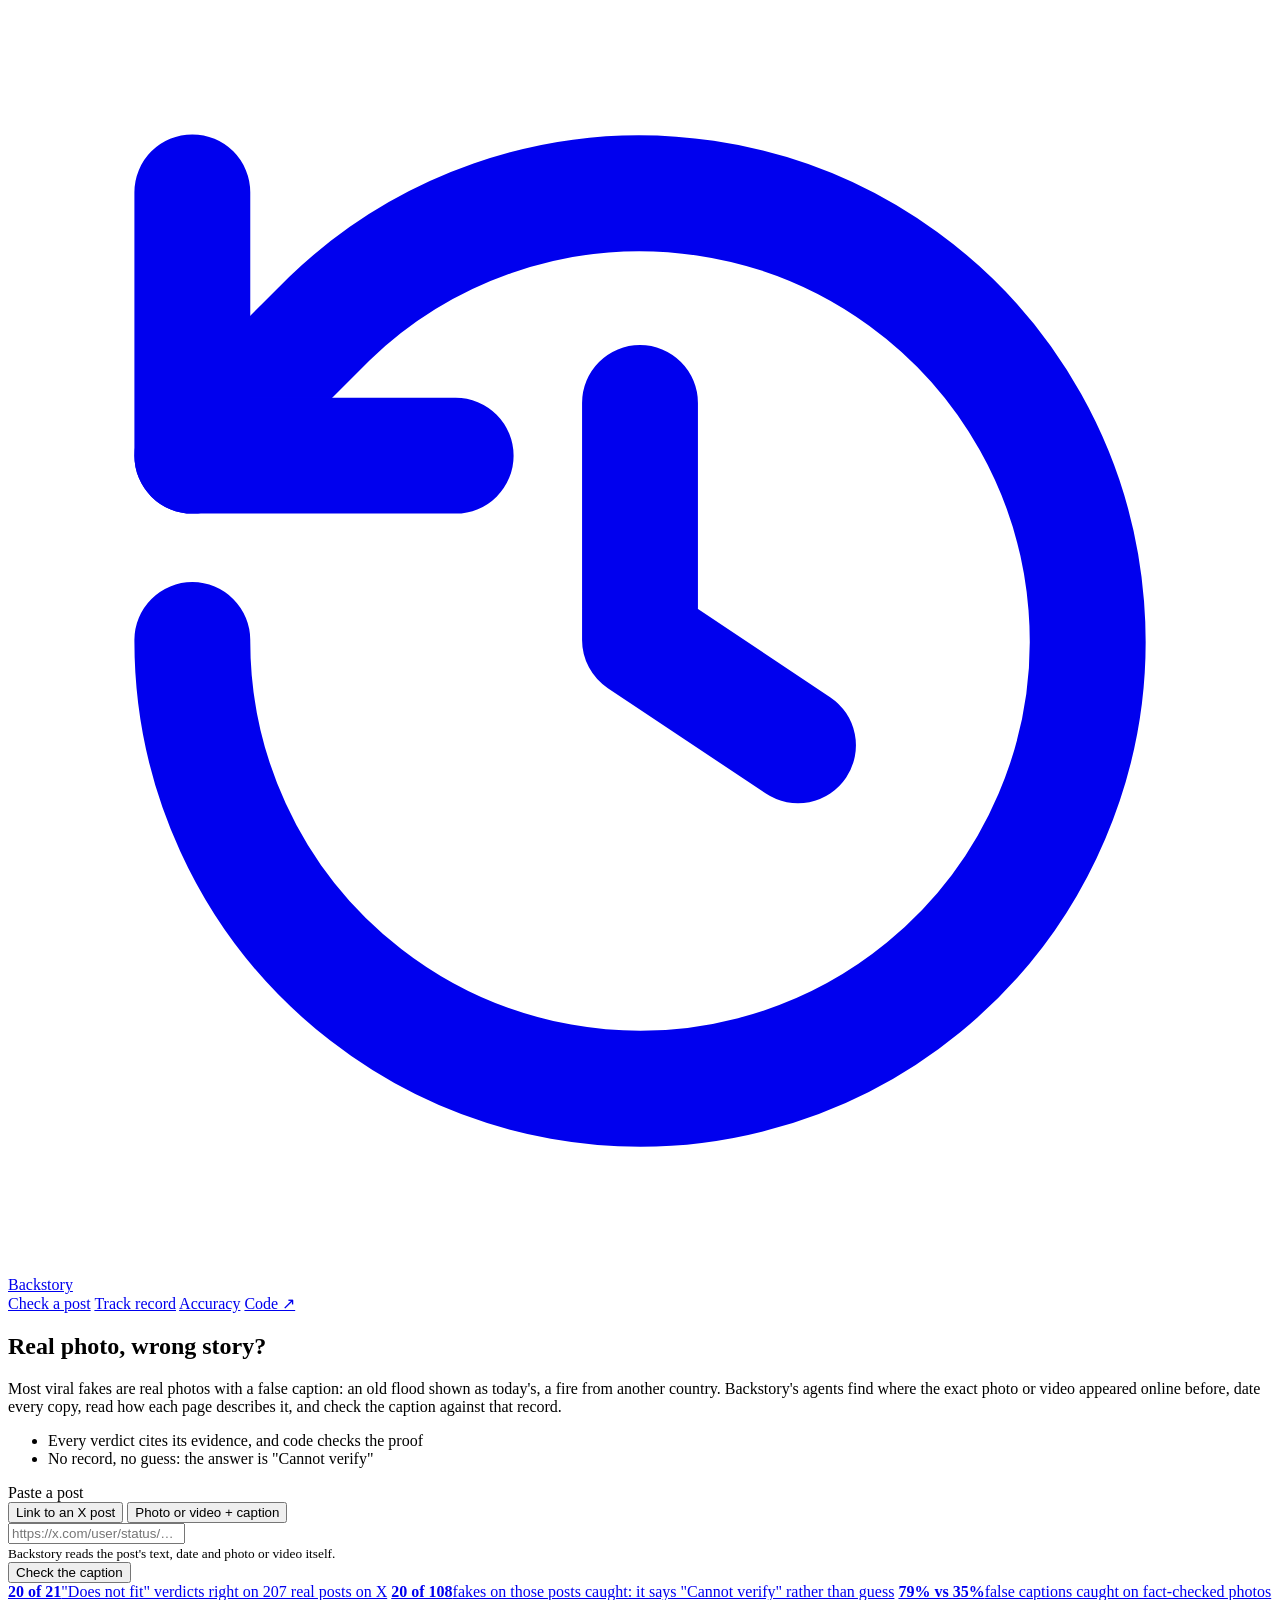
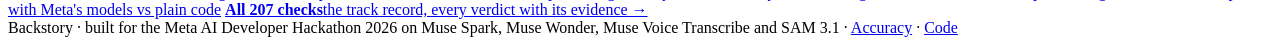
==== web/index.html @ 3fed4030 "UX pass: mobile layouts collapse with no sideways scroll, verdict chips on examples, picture pair fo" ====
<!doctype html>
<html lang="en">
<head>
<meta charset="utf-8">
<meta name="viewport" content="width=device-width, initial-scale=1">
<title>Backstory</title>
<meta name="description" content="Does the caption fit the photo's past? Backstory finds where a photo or video appeared online before and checks the caption against that record.">
<link rel="preconnect" href="https://fonts.googleapis.com">
<link href="https://fonts.googleapis.com/css2?family=Inter:wght@400;500;600;700;800&family=JetBrains+Mono:wght@500&display=swap" rel="stylesheet">
<script>/* a picture another site refuses to serve is hidden, never shown broken */addEventListener("error",(e)=>{if(e.target&&e.target.tagName==="IMG")e.target.classList.add("broken")},true)</script>
<link rel="stylesheet" href="/static/style.css?v=51">
</head>
<body>
<header class="top">
  <a class="brand" href="/"><span class="logo"><svg viewBox="0 0 24 24" fill="none" stroke="currentColor" stroke-width="2.2" stroke-linecap="round" stroke-linejoin="round" aria-hidden="true"><path d="M3.5 12a8.5 8.5 0 1 0 2.6-6.1L3.5 8.5"/><path d="M3.5 3.5v5h5"/><path d="M12 7.5V12l3 2"/></svg></span>Backstory</a>
  <nav class="nav">
    <a href="/" class="on" data-nav="home">Check a post</a>
    <a href="/record">Track record</a>
    <a href="/tested">Accuracy</a>
    <a href="https://github.com/stas-gatin/backstory" target="_blank" rel="noopener">Code ↗</a>
  </nav>
  <span id="mode" class="mode" title=""></span>
</header>

<div id="homeView">
<section class="hero">
  <div class="hero-text">
    <h1>Real photo, <span>wrong story?</span></h1>
    <p>Most viral fakes are real photos with a false caption: an old flood shown as today's, a fire from
      another country. Backstory's agents find where the exact photo or video appeared online before, date every
      copy, read how each page describes it, and check the caption against that record.</p>
    <ul class="promises">
      <li><span data-icon="grounds"></span>Every verdict cites its evidence, and code checks the proof</li>
      <li><span data-icon="cannot_tell"></span>No record, no guess: the answer is "Cannot verify"</li>
    </ul>
  </div>
  <section class="card input" id="inputCard">
    <div class="input-title">Paste a post</div>
    <div class="tabs" role="tablist">
      <button type="button" class="tabbtn on" data-tab="link" role="tab">Link to an X post</button>
      <button type="button" class="tabbtn" data-tab="upload" role="tab">Photo or video + caption</button>
    </div>
    <form id="form">
      <div class="pane" data-pane="link">
        <div class="linkbox"><span data-icon="link"></span><input type="url" id="postUrl" placeholder="https://x.com/user/status/…" autocomplete="off"></div>
        <small class="hint">Backstory reads the post's text, date and photo or video itself.</small>
      </div>
      <div class="pane" data-pane="upload" hidden>
        <label class="drop" id="drop">
          <input type="file" id="file" accept="image/*,video/*" hidden>
          <span id="dropText" class="droptext"><span data-icon="search"></span><b>Drop a photo or video</b><small>or click to choose · photos up to 20 MB, videos up to 60 MB</small></span>
        </label>
        <label class="field">Caption, as it was shared
          <textarea id="caption" rows="2" placeholder="e.g. Valencia yesterday after the floods. Nobody is talking about this."></textarea>
        </label>
        <label class="field">Posted on <span class="hint">(optional, resolves "yesterday")</span>
          <input type="date" id="posted">
        </label>
      </div>
      <button id="go" type="submit">Check the caption</button>
      <div id="formError" class="error" role="alert"></div>
      <small class="hint demo-note" id="demoNote" hidden>This public demo replays recorded checks: pick one of the cases below. New links and uploads are checked when Backstory runs with its keys.</small>
    </form>
  </section>
</section>

<section class="preview-wrap" id="previewWrap" hidden>
  <div class="section-title">What an answer looks like</div>
  <div class="hero-preview" id="heroPreview"></div>
</section>

<section class="examples-wrap" id="examplesWrap" hidden>
  <div class="section-title">Or open a recorded check <span class="hint">the same agents, replayed step by step</span></div>
  <div id="examples" class="examples"></div>
</section>


<section class="proofstrip">
  <a href="/tested" class="ps"><b>20 of 21</b><span>"Does not fit" verdicts right on 207 real posts on X</span></a>
  <a href="/tested" class="ps"><b>20 of 108</b><span>fakes on those posts caught: it says "Cannot verify" rather than guess</span></a>
  <a href="/tested" class="ps"><b>79% vs 35%</b><span>false captions caught on fact-checked photos with Meta's models vs plain code</span></a>
  <a href="/record" class="ps link"><b>All 207 checks</b><span>the track record, every verdict with its evidence &rarr;</span></a>
</section>
</div>

<div id="checkView" hidden>
<div class="checkbar"><a href="/" id="backHome">&larr; New check</a><span id="checkTitle"></span></div>
<main class="checkmain">
 <div class="pair">
  <aside class="left">
    <section class="card post" id="postCard" hidden>
      <div class="section-title">The post being checked</div>
      <div class="media" id="media"></div>
      <div class="post-meta" id="postMeta"></div>
      <p class="post-text" id="postText"></p>
    </section>
  </aside>

  <section class="right">
    <section class="card map" id="mapCard">
      <div class="map-head">
        <div class="section-title">The agents <span class="hint" id="mapHint">15 steps in four stages, 8 of them on Meta's models</span></div>
        <div class="meter" id="meter" hidden><span id="elapsed">0 s</span><span id="calls"></span></div>
      </div>
      <div class="stages" id="stages"></div>
      <ol class="feed" id="feed" hidden></ol>
    </section>

    <section class="card result" id="result" hidden></section>
  </section>
 </div>

  <section class="card wide" id="graphCard" hidden>
    <div class="section-title">How the verdict was reached <span class="hint">what was checked, what was searched, what was kept, and what the verdict rests on</span></div>
    <div class="graph" id="graph"></div>
  </section>

  <section class="card wide" id="evidenceCard" hidden>
    <div class="section-title">Evidence <span class="hint">every copy the agents found, dated and read</span></div>
    <div class="evidence" id="evidence"></div>
  </section>
</main>
</div>

<footer>Backstory · built for the Meta AI Developer Hackathon 2026 on Muse Spark, Muse Wonder, Muse Voice Transcribe and SAM 3.1 ·
  <a href="/tested">Accuracy</a> · <a href="https://github.com/stas-gatin/backstory" target="_blank" rel="noopener">Code</a></footer>
<script src="/static/app.js?v=50"></script>
<script src="/static/motion.js?v=2"></script>
</body>
</html>
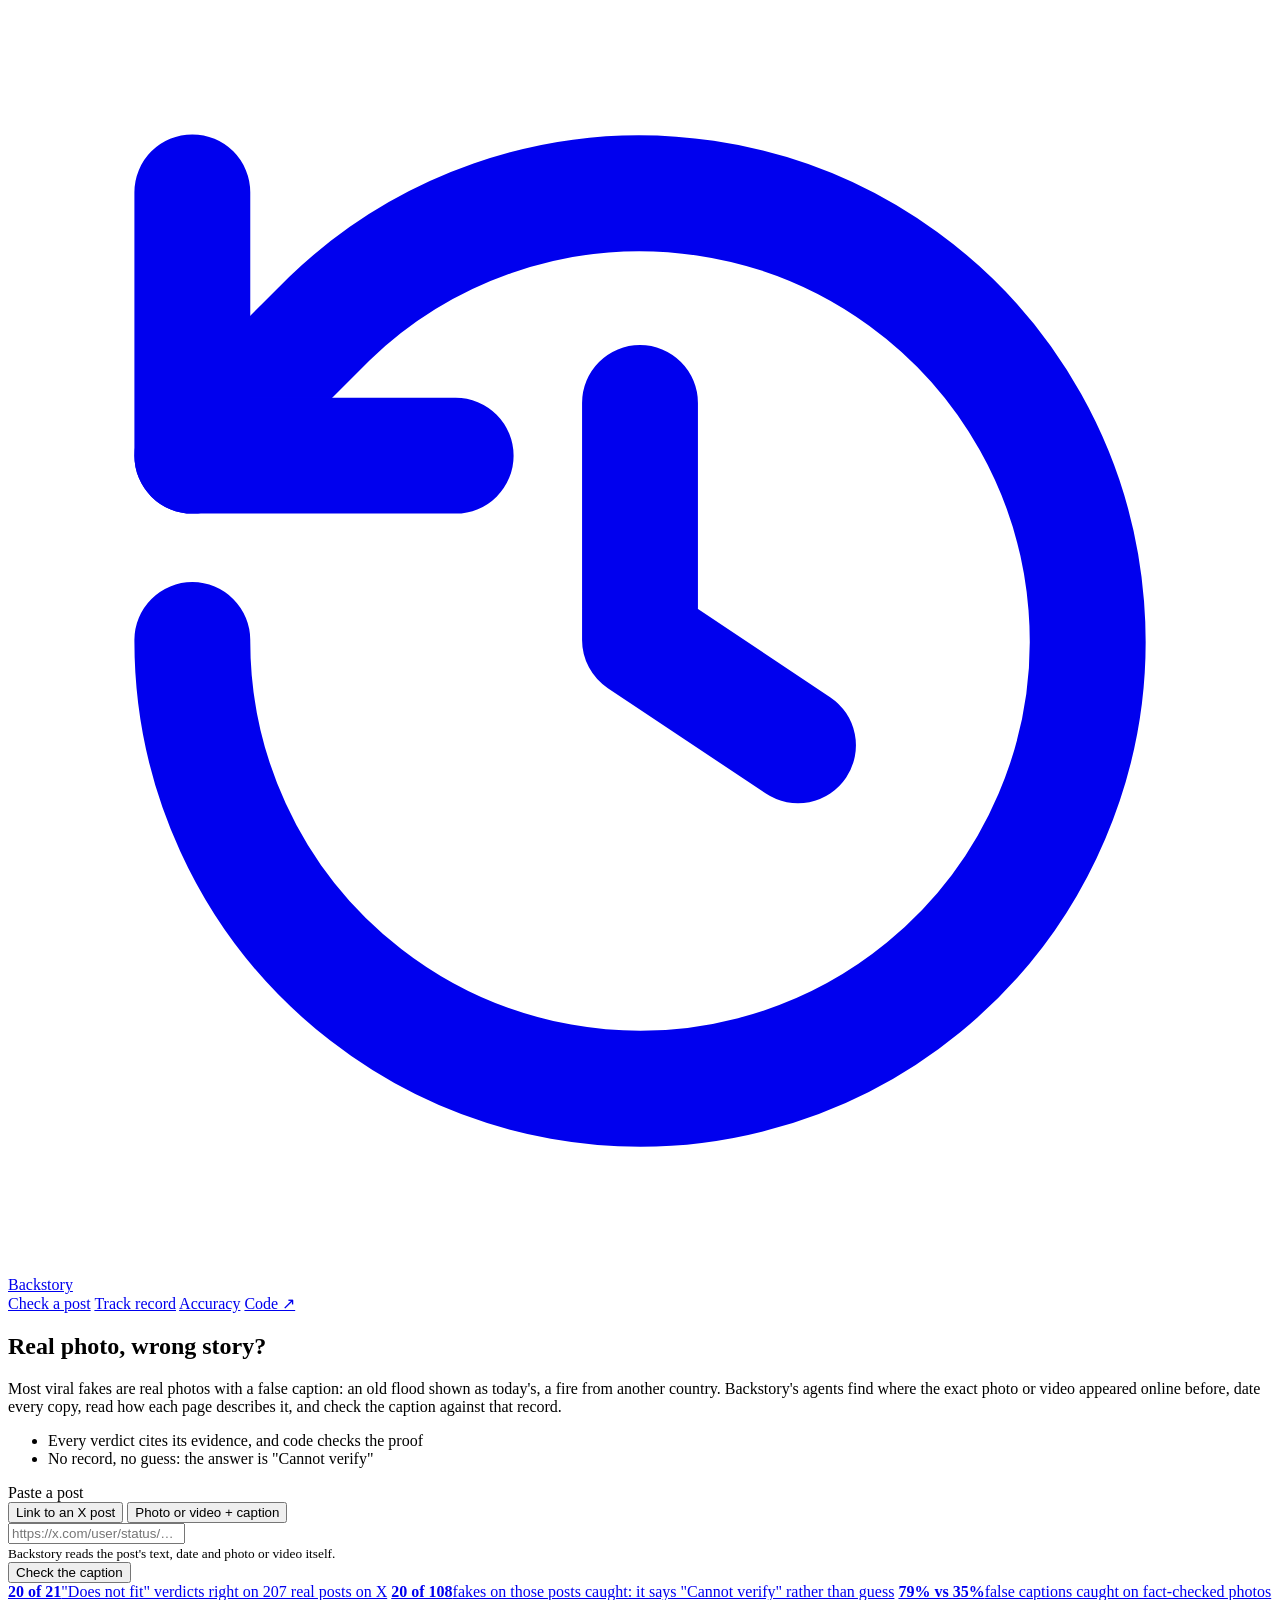
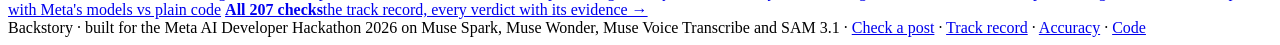
==== commit d3c9ad63: "UX pass 2: plain wording (no internal ids, dates said plainly, language names), whole Community Note" ====
--- a/web/index.html
+++ b/web/index.html
@@ -8,7 +8,7 @@
 <link rel="preconnect" href="https://fonts.googleapis.com">
 <link href="https://fonts.googleapis.com/css2?family=Inter:wght@400;500;600;700;800&family=JetBrains+Mono:wght@500&display=swap" rel="stylesheet">
 <script>/* a picture another site refuses to serve is hidden, never shown broken */addEventListener("error",(e)=>{if(e.target&&e.target.tagName==="IMG")e.target.classList.add("broken")},true)</script>
-<link rel="stylesheet" href="/static/style.css?v=51">
+<link rel="stylesheet" href="/static/style.css?v=54">
 </head>
 <body>
 <header class="top">
@@ -122,9 +122,8 @@
 </main>
 </div>
 
-<footer>Backstory · built for the Meta AI Developer Hackathon 2026 on Muse Spark, Muse Wonder, Muse Voice Transcribe and SAM 3.1 ·
-  <a href="/tested">Accuracy</a> · <a href="https://github.com/stas-gatin/backstory" target="_blank" rel="noopener">Code</a></footer>
-<script src="/static/app.js?v=50"></script>
+<footer>Backstory · built for the Meta AI Developer Hackathon 2026 on Muse Spark, Muse Wonder, Muse Voice Transcribe and SAM 3.1 · <a href="/">Check a post</a> · <a href="/record">Track record</a> · <a href="/tested">Accuracy</a> · <a href="https://github.com/stas-gatin/backstory" target="_blank" rel="noopener">Code</a></footer>
+<script src="/static/app.js?v=52"></script>
 <script src="/static/motion.js?v=2"></script>
 </body>
 </html>
